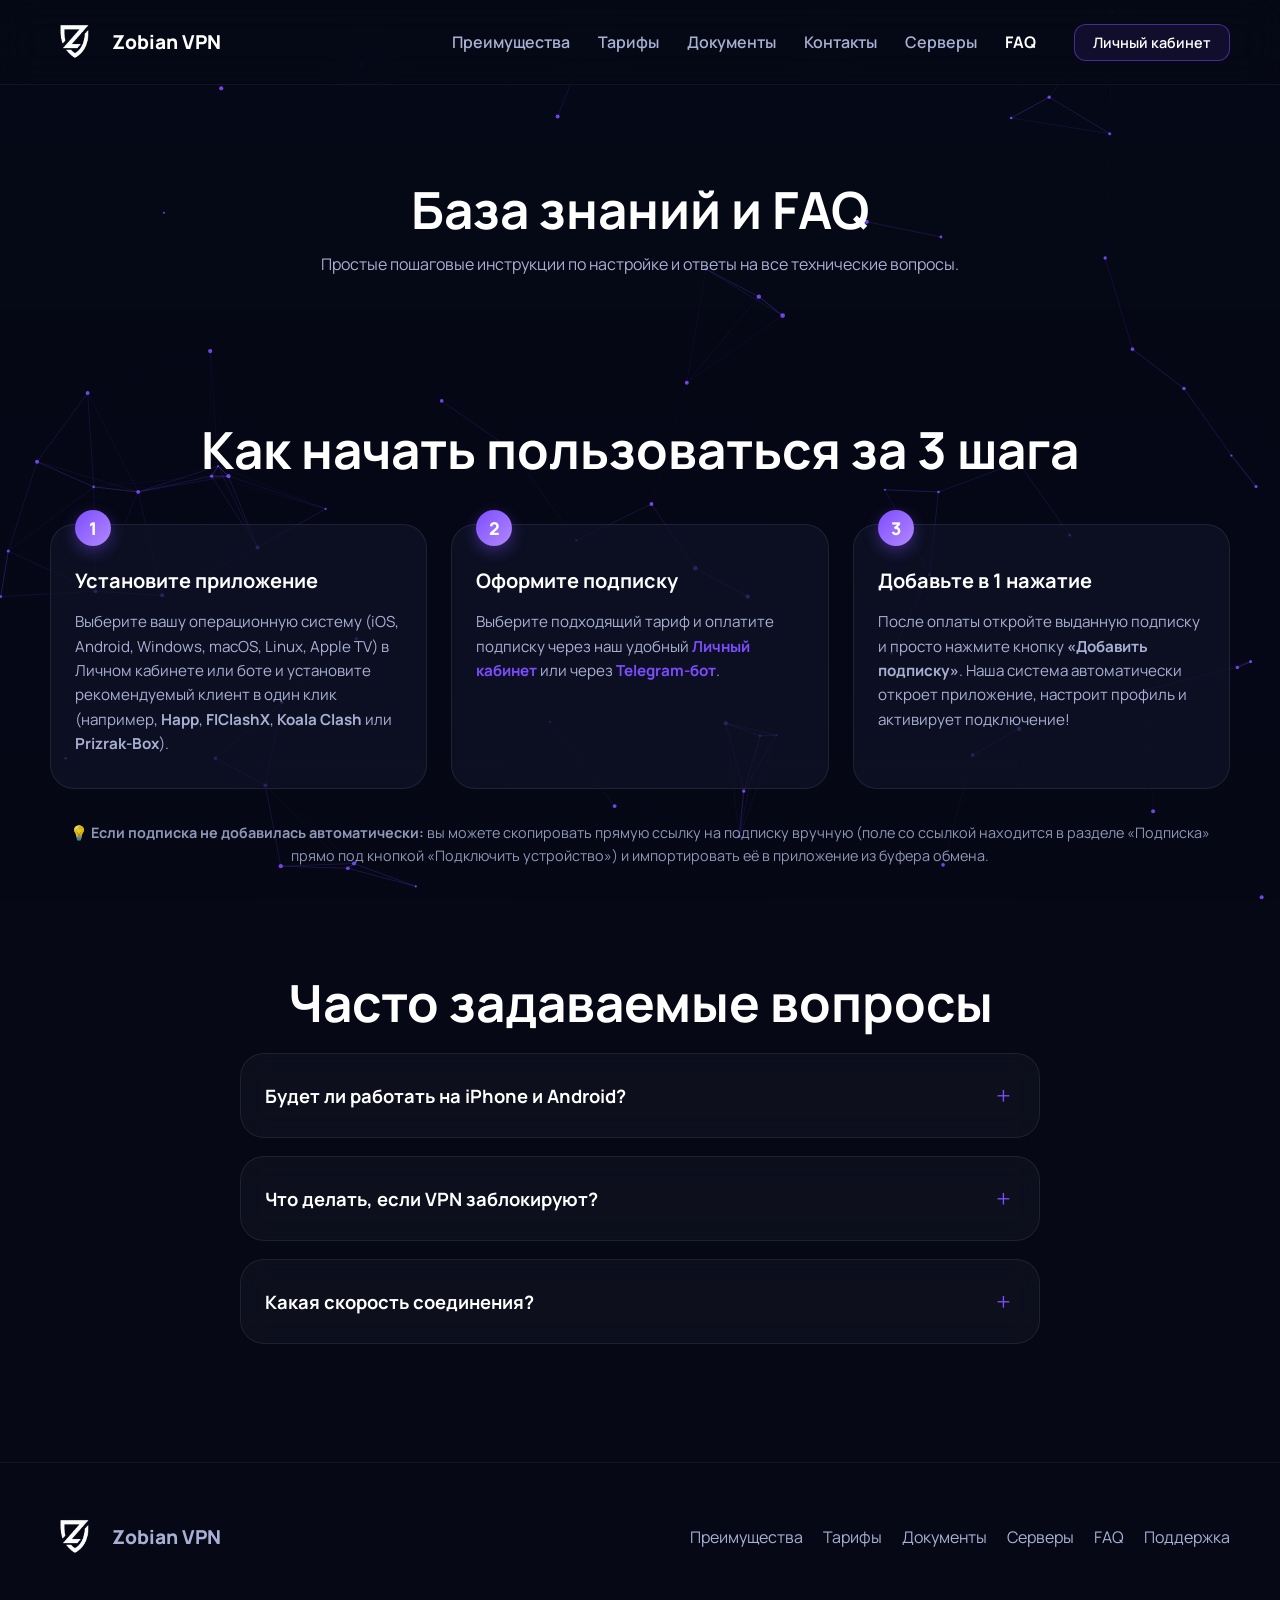
==== faq.html @ aa7ceff2 "Create faq.html" ====
<!DOCTYPE html>
<html lang="ru">
<head>
  <meta charset="UTF-8" />
  <meta name="viewport" content="width=device-width, initial-scale=1.0" />
  <title>FAQ и Инструкции — Zobian VPN</title>

  <link rel="icon" type="image/png" href="logo.png">

  <link rel="preconnect" href="https://fonts.googleapis.com">
  <link rel="preconnect" href="https://fonts.gstatic.com" crossorigin>
  <link href="https://fonts.googleapis.com/css2?family=Manrope:wght@400;500;700;800&display=swap" rel="stylesheet">
  <link rel="stylesheet" href="style.css">
  <style>
    .faq-hero {
      padding: 100px 0 40px;
      text-align: center;
    }
    
    /* Onboarding steps styles */
    .steps-section {
      padding: 40px 0;
    }
    .steps-grid {
      display: grid;
      grid-template-columns: repeat(auto-fit, minmax(300px, 1fr));
      gap: 24px;
      margin-top: 40px;
    }
    .step-card {
      background: var(--card);
      border: 1px solid var(--border);
      border-radius: 24px;
      padding: 32px 24px;
      position: relative;
      transition: transform 0.3s, border-color 0.3s;
    }
    .step-card:hover {
      transform: translateY(-5px);
      border-color: rgba(124, 77, 255, 0.3);
    }
    .step-num {
      position: absolute;
      top: -15px;
      left: 24px;
      background: linear-gradient(135deg, #7c4dff, #b388ff);
      color: #fff;
      font-weight: 800;
      font-size: 1.1rem;
      width: 36px;
      height: 36px;
      border-radius: 50%;
      display: flex;
      align-items: center;
      justify-content: center;
      box-shadow: 0 5px 15px rgba(124, 77, 255, 0.4);
    }
    .step-title {
      font-size: 1.25rem;
      font-weight: 700;
      color: #fff;
      margin-bottom: 16px;
      margin-top: 10px;
    }
    .step-text {
      color: var(--muted);
      font-size: 0.95rem;
      line-height: 1.6;
    }
    .platform-links {
      display: flex;
      flex-wrap: wrap;
      gap: 8px;
      margin-top: 16px;
    }
    .platform-btn {
      background: rgba(255, 255, 255, 0.03);
      border: 1px solid rgba(255, 255, 255, 0.08);
      color: #fff;
      padding: 6px 12px;
      border-radius: 10px;
      font-size: 0.8rem;
      font-weight: 600;
      text-decoration: none;
      transition: background 0.2s, border-color 0.2s;
    }
    .platform-btn:hover {
      background: rgba(124, 77, 255, 0.1);
      border-color: rgba(124, 77, 255, 0.4);
    }
    
    /* FAQ Sectionspecific styles */
    .faq-accordion-section {
      padding: 60px 0 100px;
    }
    .faq-container {
      max-width: 800px;
      margin: 0 auto;
    }
  </style>
</head>
<body>
  <canvas id="particles-canvas" aria-hidden="true"></canvas>
  <div class="noise"></div>
  <header>
    <div class="container nav">
      <div class="logo" onclick="window.location.href='index.html';" style="cursor:pointer;">
        <div class="logo-box">
          <img src="logo.png" alt="logo" style="width:100%;height:100%;object-fit:contain;" onerror="this.style.display='none'; this.parentNode.innerHTML='ZB';">
        </div>
        <span>Zobian VPN</span>
      </div>
      <div class="nav-links" id="navLinks">
        <a href="index.html#features">Преимущества</a>
        <a href="index.html#pricing">Тарифы</a>
        <a href="index.html#docs">Документы</a>
        <a href="index.html#contact">Контакты</a>
        <a href="servers.html">Серверы</a>
        <a href="faq.html" class="active">FAQ</a>
        <a href="https://miniapp.zobian.pro/" class="btn-cabinet">Личный кабинет</a>
      </div>
      <button class="burger" id="burgerBtn" onclick="document.getElementById('navLinks').classList.toggle('active'); this.classList.toggle('active');">
        <span></span>
        <span></span>
        <span></span>
      </button>
    </div>
  </header>

  <main>
    <section class="faq-hero">
      <div class="container">
        <h1 class="section-title">База знаний и FAQ</h1>
        <p class="section-subtitle">Простые пошаговые инструкции по настройке и ответы на все технические вопросы.</p>
      </div>
    </section>

    <!-- Installation & Getting Started Section -->
    <section class="steps-section">
      <div class="container">
        <h2 class="section-title">Как начать пользоваться за 3 шага</h2>
        <div class="steps-grid">
          <div class="step-card">
            <div class="step-num">1</div>
            <div class="step-title">Установите приложение</div>
            <div class="step-text">
              Выберите вашу операционную систему (iOS, Android, Windows, macOS, Linux, Apple TV) в Личном кабинете или боте и установите рекомендуемый клиент в один клик (например, <strong>Happ</strong>, <strong>FIClashX</strong>, <strong>Koala Clash</strong> или <strong>Prizrak-Box</strong>).
            </div>
          </div>
          
          <div class="step-card">
            <div class="step-num">2</div>
            <div class="step-title">Оформите подписку</div>
            <div class="step-text">
              Выберите подходящий тариф и оплатите подписку через наш удобный <a href="https://miniapp.zobian.pro/" style="color:var(--accent);text-decoration:none;font-weight:700;">Личный кабинет</a> или через <a href="https://t.me/Zobian_VPN_bot" style="color:var(--accent);text-decoration:none;font-weight:700;" target="_blank">Telegram-бот</a>.
            </div>
          </div>
          
          <div class="step-card">
            <div class="step-num">3</div>
            <div class="step-title">Добавьте в 1 нажатие</div>
            <div class="step-text">
              После оплаты откройте выданную подписку и просто нажмите кнопку <strong>«Добавить подписку»</strong>. Наша система автоматически откроет приложение, настроит профиль и активирует подключение!
            </div>
          </div>
        </div>
        <p style="text-align:center; color:var(--muted); font-size:0.9rem; margin-top:32px; opacity:0.85; line-height:1.6;">
          💡 <strong>Если подписка не добавилась автоматически:</strong> вы можете скопировать прямую ссылку на подписку вручную (поле со ссылкой находится в разделе «Подписка» прямо под кнопкой «Подключить устройство») и импортировать её в приложение из буфера обмена.
        </p>
      </div>
    </section>

    <!-- FAQ Accordion Section -->
    <section class="faq-accordion-section">
      <div class="container faq-container">
        <h2 class="section-title">Часто задаваемые вопросы</h2>
        
        <details class="accordion">
          <summary>Будет ли работать на iPhone и Android?</summary>
          <div class="accordion-content">
            <p>Да, абсолютно на всех устройствах! Наш VPN совместим с мобильными телефонами и планшетами на iOS (iPhone, iPad) и Android, домашними компьютерами и ноутбуками на Windows, macOS и Linux, а также со Smart TV и роутерами. Вы можете использовать одну подписку на нескольких устройствах одновременно.</p>
          </div>
        </details>

        <details class="accordion">
          <summary>Что делать, если VPN заблокируют?</summary>
          <div class="accordion-content">
            <p>Zobian VPN спроектирован так, чтобы противостоять любым блокировкам. Мы работаем на современном протоколе <strong>VLESS Reality</strong>, который маскирует VPN-трафик под посещение обычных крупных сайтов (таких как Apple, Yahoo или Microsoft). Провайдеры видят это как обычный безопасный серфинг и не могут его заблокировать. В случае возникновения любых точечных блокировок наша команда мгновенно и незаметно перенастроит серверы — вам ничего переустанавливать не придется.</p>
          </div>
        </details>

        <details class="accordion">
          <summary>Какая скорость соединения?</summary>
          <div class="accordion-content">
            <p>Мы не ограничиваем скорость пользователей. Все наши серверы подключены к скоростным сетевым каналам на скорости до <strong>10 Гбит/с</strong>. Реальная скорость зависит от возможностей вашего интернет-провайдера и удаленности от серверов, но в среднем показатели составляют от 150 до 600 Мбит/с. Этого более чем достаточно для мгновенной загрузки сайтов, онлайн-игр с низким пингом и плавного просмотра видео в 4K Ultra HD без единой задержки.</p>
          </div>
        </details>
      </div>
    </section>
  </main>

  <footer>
    <div class="container footer-grid">
      <div class="footer-brand">
        <div class="logo">
          <div class="logo-box">
            <img src="logo.png" alt="logo" style="width:100%;height:100%;object-fit:contain;" onerror="this.style.display='none'; this.parentNode.innerHTML='ZB';">
          </div>
          <span>Zobian VPN</span>
        </div>
      </div>
      <div class="footer-links">
        <a href="index.html#features">Преимущества</a>
        <a href="index.html#pricing">Тарифы</a>
        <a href="index.html#docs">Документы</a>
        <a href="servers.html">Серверы</a>
        <a href="faq.html">FAQ</a>
        <a href="https://t.me/maineex" target="_blank">Поддержка</a>
      </div>
    </div>
  </footer>

  <a href="https://miniapp.zobian.pro/subscription/purchase" class="floating-cta" id="floatingCTA">Оформить Zobian VPN</a>
  <script src="particles.js?v=1.1"></script>
</body>
</html>
---- style.css ----
:root {
  --bg: #060816;
  --card: rgba(16, 20, 40, .72);
  --accent: #7c4dff;
  --accent2: #b388ff;
  --text: #fff;
  --muted: #a8b0d3;
  --border: rgba(255, 255, 255, .08);
  --glow: 0 0 40px rgba(124, 77, 255, .45);
}

* {
  margin: 0;
  padding: 0;
  box-sizing: border-box;
  scroll-behavior: smooth;
}

#features,
#pricing,
#servers,
#docs,
#contact {
  scroll-margin-top: 100px; /* Offset scroll target position so headers are not covered by sticky menu */
}

body {
  font-family: 'Manrope', sans-serif;
  background: var(--bg);
  color: var(--text);
  overflow-x: hidden;
}

body::before {
  content: '';
  position: fixed;
  inset: 0;
  background: linear-gradient(rgba(6, 8, 22, .86), rgba(6, 8, 22, .92)),
    url('https://static.tildacdn.com/tild3466-6138-4539-a432-623631313037/80534_1.jpg') center/cover no-repeat;
  z-index: -2;
}

.noise {
  position: fixed;
  inset: 0;
  pointer-events: none;
  opacity: .03;
  background-image: url('data:image/svg+xml,%3Csvg viewBox='0 0 200 200' xmlns='http://www.w3.org/2000/svg'%3E%3Cfilter id='noise'%3E%3CfeTurbulence type='fractalNoise' baseFrequency='0.8' numOctaves='3' stitchTiles='stitch'/%3E%3C/filter%3E%3Crect width='100%25' height='100%25' filter='url(%23noise)'/%3E%3C/svg%3E');
  z-index: 999;
}

.container {
  width: min(1180px, calc(100% - 40px));
  margin: 0 auto;
}

header {
  position: sticky;
  top: 0;
  z-index: 100;
  backdrop-filter: blur(20px);
  background: rgba(6, 8, 22, .45);
  border-bottom: 1px solid rgba(255, 255, 255, .05);
}

.nav {
  display: flex;
  justify-content: space-between;
  align-items: center;
  padding: 18px 0;
}

.logo {
  display: flex;
  align-items: center;
  gap: 14px;
  font-size: 1.2rem;
  font-weight: 800;
}

.logo-box {
  width: 48px;
  height: 48px;
  display: flex;
  align-items: center;
  justify-content: center;
  overflow: hidden;
}

.nav-links {
  display: flex;
  gap: 28px;
  align-items: center;
}

.nav-links a {
  color: var(--muted);
  text-decoration: none;
  font-weight: 600;
  transition: .25s;
}

.nav-links a:hover {
  color: #fff;
}

.nav-links a.active {
  color: #fff !important;
  font-weight: 700 !important;
}

.burger {
  display: none;
  font-size: 1.8rem;
  cursor: pointer;
}

.btn {
  display: inline-flex;
  align-items: center;
  justify-content: center;
  padding: 14px 26px;
  border-radius: 16px;
  font-weight: 700;
  text-decoration: none;
  transition: .3s;
}

.btn-primary {
  background: linear-gradient(135deg, var(--accent), var(--accent2));
  color: #fff;
  box-shadow: var(--glow);
}

.btn-primary:hover {
  transform: translateY(-3px) scale(1.03);
}

.hero {
  padding: 120px 0 100px;
}

.hero-grid {
  display: grid;
  grid-template-columns: 1.2fr 1fr;
  gap: 60px;
  align-items: center;
}

.badge {
  display: inline-flex;
  padding: 10px 18px;
  border-radius: 999px;
  background: rgba(255, 255, 255, .05);
  border: 1px solid rgba(255, 255, 255, .08);
  margin-bottom: 24px;
  color: var(--muted);
  animation: fadeUp .8s ease forwards;
}

h1 {
  font-size: clamp(3rem, 6vw, 6rem);
  line-height: .95;
  margin-bottom: 26px;
  animation: fadeUp .9s ease forwards;
}

.gradient {
  background: linear-gradient(135deg, #fff, #b388ff, #a56eff);
  -webkit-background-clip: text;
  -webkit-text-fill-color: transparent;
}

.hero p {
  font-size: 1.15rem;
  line-height: 1.8;
  color: var(--muted);
  margin-bottom: 34px;
  max-width: 640px;
  animation: fadeUp 1s ease forwards;
}

.hero-actions {
  display: flex;
  gap: 16px;
  flex-wrap: wrap;
  animation: fadeUp 1.1s ease forwards;
}

.glass-card {
  background: var(--card);
  border: 1px solid var(--border);
  border-radius: 30px;
  padding: 34px;
  backdrop-filter: blur(20px);
  box-shadow: 0 20px 80px rgba(0, 0, 0, .45);
  animation: pulseGlow 6s ease-in-out infinite;
}

.stats {
  display: grid;
  grid-template-columns: repeat(2, 1fr);
  gap: 16px;
  margin-top: 24px;
}

.stat {
  padding: 20px;
  border-radius: 20px;
  background: rgba(255, 255, 255, .03);
  border: 1px solid rgba(255, 255, 255, .05);
}

.section {
  padding: 100px 0;
}

.section-title {
  font-size: clamp(2rem, 4vw, 3.4rem);
  text-align: center;
  margin-bottom: 16px;
}

.section-subtitle {
  text-align: center;
  max-width: 760px;
  margin: 0 auto 56px;
  line-height: 1.8;
  color: var(--muted);
}

.features-grid,
.pricing-grid {
  display: grid;
  grid-template-columns: repeat(auto-fit, minmax(240px, 1fr));
  gap: 22px;
}

.feature-card,
.price-card,
.support-card {
  background: rgba(255, 255, 255, .03);
  border: 1px solid rgba(255, 255, 255, .07);
  border-radius: 28px;
  padding: 30px;
  backdrop-filter: blur(16px);
  transition: .35s;
}

.feature-card:hover,
.support-card:hover {
  transform: translateY(-8px);
  box-shadow: var(--glow);
}

.feature-icon {
  width: 60px;
  height: 60px;
  border-radius: 18px;
  display: flex;
  align-items: center;
  justify-content: center;
  font-size: 1.5rem;
  background: transparent;
  margin-bottom: 20px;
}

.price-card {
  position: relative;
  overflow: hidden;
  text-decoration: none;
  color: inherit;
  display: flex;
  flex-direction: column;
  justify-content: space-between;
}

.price-card:hover {
  transform: translateY(-12px) scale(1.02);
  box-shadow: var(--glow);
}

.price-card .btn-select {
  margin-top: 20px;
  padding: 12px 0;
  border-radius: 14px;
  border: 1px solid rgba(255, 255, 255, 0.08);
  background: rgba(255, 255, 255, 0.02);
  color: var(--muted);
  text-align: center;
  font-weight: 700;
  transition: 0.3s;
}

.price-card:hover .btn-select {
  border-color: var(--accent);
  background: rgba(124, 77, 255, 0.1);
  color: #fff;
}

.price-card.popular .btn-select {
  border-color: rgba(124, 77, 255, 0.4);
  background: rgba(124, 77, 255, 0.15);
  color: #fff;
}

.price-card.popular:hover .btn-select {
  background: var(--accent);
  box-shadow: 0 0 15px rgba(124, 77, 255, 0.4);
}

.popular {
  border: 1px solid rgba(124, 77, 255, .5);
  background: linear-gradient(180deg, rgba(124, 77, 255, .18), rgba(255, 255, 255, .03));
}

.popular::before {
  content: '';
  position: absolute;
  inset: -40%;
  background: radial-gradient(circle, rgba(124, 77, 255, .18), transparent 60%);
  animation: spin 10s linear infinite;
}

.popular-badge {
  position: absolute;
  top: 18px;
  right: 18px;
  padding: 8px 14px;
  border-radius: 999px;
  background: linear-gradient(135deg, var(--accent), var(--accent2));
  font-size: .8rem;
  font-weight: 700;
}

.price {
  font-size: 3rem;
  font-weight: 800;
  margin: 16px 0 22px;
}

.price-card ul {
  list-style: none;
  margin-bottom: 26px
}

.price-card li {
  padding: 10px 0;
  color: var(--muted);
  border-bottom: 1px solid rgba(255, 255, 255, .05);
}

.cta-box {
  padding: 70px 40px;
  text-align: center;
  border-radius: 28px;
  background: rgba(255, 255, 255, .03);
  backdrop-filter: blur(16px);
  border: 1px solid rgba(255, 255, 255, .07);
}

.accordion {
  background: rgba(255, 255, 255, .03);
  border: 1px solid rgba(255, 255, 255, .08);
  border-radius: 24px;
  padding: 24px;
  margin-bottom: 18px;
  backdrop-filter: blur(14px);
}

.accordion summary {
  cursor: pointer;
  font-size: 1.15rem;
  font-weight: 700;
}

.accordion-content {
  margin-top: 20px;
  line-height: 1.8;
  color: var(--muted);
}

.support-grid {
  display: grid;
  grid-template-columns: repeat(auto-fit, minmax(260px, 1fr));
  gap: 22px;
}

.support-card {
  text-decoration: none;
  text-align: center;
}

footer {
  padding: 50px 0;
  border-top: 1px solid rgba(255, 255, 255, .06);
  color: var(--muted);
}

.footer-grid {
  display: flex;
  justify-content: space-between;
  align-items: center;
  gap: 30px;
  flex-wrap: wrap;
}

.footer-links {
  display: flex;
  gap: 20px;
  flex-wrap: wrap;
}

.footer-links a {
  color: var(--muted);
  text-decoration: none
}

.footer-links a:hover {
  color: #fff
}

@keyframes fadeUp {
  from {
    opacity: 0;
    transform: translateY(30px)
  }
  to {
    opacity: 1;
    transform: translateY(0)
  }
}

@keyframes pulseGlow {

  0%,
  100% {
    box-shadow: 0 20px 80px rgba(0, 0, 0, .45), 0 0 40px rgba(124, 77, 255, .2)
  }

  50% {
    box-shadow: 0 20px 100px rgba(0, 0, 0, .45), 0 0 60px rgba(124, 77, 255, .35)
  }
}

@keyframes spin {
  from {
    transform: rotate(0)
  }
  to {
    transform: rotate(360deg)
  }
}

/* TRUST BLOCK */

.trust-grid {
  display: grid;
  grid-template-columns: repeat(auto-fit, minmax(220px, 1fr));
  gap: 24px;
  margin: 42px auto 42px;
  max-width: 900px;
}

.trust-card {
  position: relative;
  overflow: hidden;
  padding: 30px 24px;
  border-radius: 30px;
  background: linear-gradient(180deg,
      rgba(255, 255, 255, .08),
      rgba(255, 255, 255, .03));
  border: 1px solid rgba(255, 255, 255, .08);
  backdrop-filter: blur(18px);
  transition: .45s cubic-bezier(.2, .8, .2, 1);
  isolation: isolate;
}

.trust-card::before {
  content: '';
  position: absolute;
  inset: -1px;
  border-radius: 30px;
  padding: 1px;
  background: linear-gradient(135deg,
      rgba(124, 77, 255, .8),
      rgba(124, 77, 255, .55),
      transparent 65%);
  -webkit-mask: linear-gradient(#000 0 0) content-box,
    linear-gradient(#000 0 0);
  -webkit-mask-composite: xor;
  mask-composite: exclude;
  opacity: .8;
}

.trust-card::after {
  content: '';
  position: absolute;
  width: 240px;
  height: 240px;
  background: radial-gradient(circle,
      rgba(124, 77, 255, .22),
      transparent 70%);
  top: -100px;
  right: -100px;
  z-index: -1;
  transition: .5s;
}

.trust-card:hover {
  transform: translateY(-12px) scale(1.035);
  box-shadow: 0 10px 50px rgba(124, 77, 255, .28),
    0 0 120px rgba(124, 77, 255, .14);
  border-color: rgba(255, 255, 255, .16);
}

.trust-card:hover::after {
  transform: scale(1.25);
  opacity: 1;
}

.trust-icon {
  width: 78px;
  height: 78px;
  margin-bottom: 22px;
  border-radius: 24px;
  display: flex;
  align-items: center;
  justify-content: center;
  font-size: 2.1rem;
  background: linear-gradient(135deg,
      rgba(124, 77, 255, .38),
      rgba(124, 77, 255, .22));
  box-shadow: 0 0 35px rgba(124, 77, 255, .28),
    inset 0 0 24px rgba(255, 255, 255, .08);
}

.trust-title {
  font-size: 1.08rem;
  font-weight: 800;
  margin-bottom: 10px;
}

.trust-text {
  color: var(--muted);
  line-height: 1.7;
  font-size: .95rem;
}

.telegram-btn {
  position: relative;
  overflow: hidden;
  padding: 18px 40px;
  font-size: 1.08rem;
  border-radius: 22px;
  background: linear-gradient(135deg,
      #7c4dff,
      #b388ff);
  box-shadow: 0 0 35px rgba(124, 77, 255, .38),
    0 0 100px rgba(124, 77, 255, .18);
  transition: .4s;
}

.telegram-btn:hover {
  transform: translateY(-5px) scale(1.04);
  box-shadow: 0 0 55px rgba(124, 77, 255, .55),
    0 0 140px rgba(124, 77, 255, .28);
}

.telegram-btn::before {
  content: '';
  position: absolute;
  top: 0;
  left: -130%;
  width: 100%;
  height: 100%;
  background: linear-gradient(90deg,
      transparent,
      rgba(255, 255, 255, .28),
      transparent);
  transition: .8s;
}

.telegram-btn:hover::before {
  left: 130%;
}

@media(max-width:900px) {
  .hero {
    padding: 50px 0 40px
  }
  .hero-grid {
    grid-template-columns: 1fr
  }
  .pricing-grid {
    grid-template-columns: repeat(2, 1fr);
    gap: 12px
  }
  .price-card {
    padding: 18px;
    text-align: center
  }

  .price {
    font-size: 2rem;
    margin: 12px 0 0
  }
  .popular-badge {
    position: static;
    display: block;
    text-align: center;
    margin: 8px 0 0;
    font-size: .75rem
  }
  .popular::before {
    display: none
  }
  .popular {
    border: none;
    box-shadow: 0 0 20px rgba(124, 77, 255, .15)
  }
  .nav-links {
    position: absolute;
    top: 80px;
    right: 20px;
    background: rgba(10, 12, 28, .95);
    border: 1px solid rgba(255, 255, 255, .08);
    border-radius: 20px;
    padding: 20px;
    flex-direction: column;
    display: none;
  }
  .nav-links.active {
    display: flex
  }
  .burger {
    display: block
  }
}

@keyframes pulseInfinity {

  0%,
  100% {
    transform: scale(1);
    filter: drop-shadow(0 0 0 rgba(124, 77, 255, .2));
  }

  50% {
    transform: scale(1.08);
    filter: drop-shadow(0 0 18px rgba(124, 77, 255, .55));
  }
}

.infinity-stat {
  position: relative;
  overflow: hidden;
}

.infinity-stat h3 {
  position: relative;
  z-index: 2;
  font-size: 3rem;
}

.infinity-bg {
  position: absolute;
  top: -22px;
  right: -8px;
  font-size: 7rem;
  font-weight: 800;
  line-height: 1;
  background: linear-gradient(135deg, #b388ff, #a56eff);
  -webkit-background-clip: text;
  -webkit-text-fill-color: transparent;
  opacity: .16;
  pointer-events: none;
  animation: infinityFloat 1.8s ease-in-out infinite;
}

@keyframes infinityFloat {

  0%,
  100% {
    transform: translateY(0px) scale(1);
    opacity: .14;
  }

  50% {
    transform: translateY(-6px) scale(1.06);
    opacity: .24;
  }
}

.stat.mini {
  display: flex;
  align-items: center;
  gap: 12px;
  padding: 16px;
  border-radius: 16px;
  background: rgba(255, 255, 255, .03);
  border: 1px solid rgba(255, 255, 255, .06);
  transition: .3s;
}

.stat.mini:hover {
  transform: translateY(-4px);
  border-color: rgba(255, 255, 255, .14);
}

.stat .icon {
  font-size: 1.3rem;
  opacity: .9;
  filter: grayscale(1) brightness(2);
}

.stat .value {
  font-size: 1.1rem;
  font-weight: 700;
  color: #fff;
}

.stat .label {
  font-size: .85rem;
  color: var(--muted);
}

.icon {
  display: inline-block;
  animation: rotateSoft 4s ease-in-out infinite;
  transform-origin: center;
}

@keyframes rotateSoft {
  0% {
    transform: rotate(-10deg);
  }
  50% {
    transform: rotate(10deg);
  }
  100% {
    transform: rotate(-10deg);
  }
}

.stat.mini:hover .icon {
  animation-duration: 1.5s;
}

.trust-card {
  display: flex;
  flex-direction: column;
  align-items: center;
  text-align: center;
}

.trust-icon {
  margin: 0 auto 22px;
}

/* CABINET BUTTON */
.btn-cabinet {
  border: 1px solid rgba(124, 77, 255, 0.5);
  background: rgba(124, 77, 255, 0.1);
  color: #fff !important;
  padding: 8px 18px !important;
  border-radius: 12px !important;
  font-size: 0.9rem;
  margin-left: 10px;
  text-decoration: none;
  font-weight: 700;
  transition: .3s;
  display: inline-flex;
  align-items: center;
  justify-content: center;
}
.btn-cabinet:hover {
  background: var(--accent) !important;
  box-shadow: 0 0 15px rgba(124, 77, 255, 0.4);
  transform: translateY(-1px);
}
@media (max-width: 900px) {
  .btn-cabinet {
    margin-left: 0;
    margin-top: 10px;
    width: 100%;
    text-align: center;
  }
}

/* PARTICLES CANVAS */
#particles-canvas {
  position: fixed;
  top: 0;
  left: 0;
  width: 100%;
  height: 100%;
  z-index: -1;
  pointer-events: none;
  display: block;
}

/* CTA ACTIONS BLOCK */
.cta-buttons {
  display: flex;
  gap: 16px;
  justify-content: center;
  flex-wrap: wrap;
  margin-top: 20px;
}

.cta-cabinet-btn {
  position: relative;
  overflow: hidden;
  padding: 18px 40px;
  font-size: 1.08rem;
  border-radius: 22px;
  border: 1px solid rgba(124, 77, 255, 0.4);
  background: rgba(124, 77, 255, 0.05);
  color: #fff;
  box-shadow: 0 0 25px rgba(124, 77, 255, 0.15);
  transition: .4s;
  display: inline-flex;
  align-items: center;
  justify-content: center;
  text-decoration: none;
  font-weight: 700;
}

.cta-cabinet-btn:hover {
  transform: translateY(-5px) scale(1.04);
  background: rgba(124, 77, 255, 0.15);
  border-color: rgba(124, 77, 255, 0.8);
  box-shadow: 0 0 45px rgba(124, 77, 255, 0.35);
}

.cta-cabinet-btn::before {
  content: '';
  position: absolute;
  top: 0;
  left: -130%;
  width: 100%;
  height: 100%;
  background: linear-gradient(90deg,
      transparent,
      rgba(255, 255, 255, 0.2),
      transparent);
  transition: .8s;
}

.cta-cabinet-btn:hover::before {
  left: 130%;
}

@media (max-width: 900px) {
  .cta-buttons {
    flex-direction: column;
    align-items: center;
    width: 100%;
    max-width: 380px;
    margin: 20px auto 0;
  }
  .telegram-btn,
  .cta-cabinet-btn {
    width: 100% !important;
    text-align: center;
    box-sizing: border-box;
    justify-content: center;
    display: inline-flex;
  }
}

/* ==========================================
   MOBILE & UI UX IMPROVEMENTS (STICKY, BURGER, ACCORDION, FLOATING CTA)
   ========================================== */

/* 1. Glassmorphic header sticky updates */
header {
  position: sticky;
  top: 0;
  z-index: 10000;
  backdrop-filter: blur(20px);
  -webkit-backdrop-filter: blur(20px);
  background: rgba(6, 8, 22, 0.75);
  border-bottom: 1px solid rgba(255, 255, 255, 0.05);
  transition: background 0.3s, border-color 0.3s;
}

/* 2. Burger Button custom animated element styling */
.burger {
  display: none;
  background: none;
  border: none;
  cursor: pointer;
  z-index: 101;
  width: 24px;
  height: 24px;
  position: relative;
  outline: none;
}

.burger span {
  display: block;
  position: absolute;
  height: 2px;
  width: 100%;
  background: #fff;
  border-radius: 2px;
  opacity: 1;
  left: 0;
  transform: rotate(0deg);
  transition: .25s ease-in-out;
}

.burger span:nth-child(1) {
  top: 4px;
}

.burger span:nth-child(2) {
  top: 11px;
}

.burger span:nth-child(3) {
  top: 18px;
}

/* Active states (transforms to X) */
.burger.active span:nth-child(1) {
  top: 11px;
  transform: rotate(45deg);
}

.burger.active span:nth-child(2) {
  opacity: 0;
  left: -60px;
}

.burger.active span:nth-child(3) {
  top: 11px;
  transform: rotate(-45deg);
}

@media (max-width: 900px) {
  .burger {
    display: block;
  }
}

/* 3. Drop-down Menu animation updates on mobile */
@media (max-width: 900px) {
  .nav {
    position: relative;
  }
  .nav-links {
    position: absolute !important;
    top: 100%; /* aligns exactly below the header container */
    left: 0 !important;
    right: 0 !important;
    width: auto !important;
    height: 0;
    max-height: 0;
    background: #060816 !important; /* solid background to prevent page text overlay */
    border-bottom: 1px solid transparent;
    border-top: 1px solid transparent;
    border-radius: 0 0 20px 20px !important; /* rounded bottom corners for premium floating feel */
    padding: 0 20px;
    flex-direction: column;
    display: flex !important;
    overflow: hidden;
    transition: all 0.4s cubic-bezier(0.16, 1, 0.3, 1), visibility 0.4s;
    opacity: 0;
    pointer-events: none;
    z-index: 99;
    box-shadow: 0 20px 40px rgba(0, 0, 0, 0.6);
    visibility: hidden;
  }

  .nav-links.active {
    height: auto;
    max-height: 100vh;
    padding: 30px 20px 40px !important; /* added bottom padding to prevent button cutoff */
    opacity: 1;
    pointer-events: auto;
    border-bottom: 1px solid rgba(255, 255, 255, 0.08);
    border-top: 1px solid rgba(255, 255, 255, 0.03);
    visibility: visible;
  }

  .nav-links a:not(.btn-cabinet) {
    font-size: 1.15rem;
    font-weight: 600;
    width: 100%;
    text-align: center;
    padding: 16px 0;
    border-bottom: 1px solid rgba(255, 255, 255, 0.04);
    color: var(--muted);
    text-decoration: none;
    transition: background 0.2s, color 0.2s;
  }

  .nav-links a:not(.btn-cabinet):hover {
    color: #fff;
    background: rgba(255, 255, 255, 0.02);
  }

  .nav-links a:not(.btn-cabinet):last-of-type {
    border-bottom: none;
  }

  .nav-links a.btn-cabinet {
    display: flex !important; /* flex layout to prevent browser rendering cutoff */
    align-items: center;
    justify-content: center;
    width: 100%;
    margin-top: 20px;
    margin-bottom: 10px;
    margin-left: 0;
    box-sizing: border-box;
    border: 1px solid rgba(124, 77, 255, 0.5) !important;
    border-radius: 12px !important;
    padding: 14px 18px !important;
    font-size: 1.05rem;
  }
}

/* 4. Section padding optimization on mobile */
@media (max-width: 900px) {
  .section {
    padding: 55px 0 !important;
  }
}

/* 5. Smooth FAQ accordions updates */
.accordion summary::-webkit-details-marker {
  display: none;
}

.accordion summary {
  list-style: none;
  display: flex;
  justify-content: space-between;
  align-items: center;
  outline: none;
  padding-right: 4px;
}

.accordion summary::after {
  content: '+';
  font-size: 1.6rem;
  font-weight: 300;
  color: var(--accent);
  transition: transform 0.3s cubic-bezier(0.4, 0, 0.2, 1);
}

.accordion[open] summary::after {
  transform: rotate(45deg);
}

.accordion-content {
  margin-top: 16px;
  line-height: 1.8;
  color: var(--muted);
  animation: smoothSlideDown 0.3s cubic-bezier(0.16, 1, 0.3, 1);
  transform-origin: top;
}

@keyframes smoothSlideDown {
  from {
    opacity: 0;
    transform: translateY(-10px) scaleY(0.95);
  }
  to {
    opacity: 1;
    transform: translateY(0) scaleY(1);
  }
}

/* 6. Floating conversion CTA button on mobile */
.floating-cta {
  position: fixed;
  bottom: 20px;
  left: 50%;
  transform: translateX(-50%) translateY(100px);
  z-index: 999;
  width: calc(100% - 32px);
  max-width: 360px;
  padding: 16px 20px;
  border-radius: 18px;
  background: linear-gradient(135deg, #7c4dff, #b388ff);
  color: #fff;
  font-weight: 700;
  font-size: 1.05rem;
  text-align: center;
  text-decoration: none;
  box-shadow: 0 8px 30px rgba(124, 77, 255, 0.45);
  transition: transform 0.4s cubic-bezier(0.16, 1, 0.3, 1), opacity 0.3s;
  opacity: 0;
  pointer-events: none;
  display: none;
}

.floating-cta.visible {
  transform: translateX(-50%) translateY(0);
  opacity: 1;
  pointer-events: auto;
}

@media (max-width: 900px) {
  .floating-cta {
    display: block; /* Show only on mobile screens */
  }
}

/* 7. Servers block styling */
.servers-grid {
  display: grid;
  grid-template-columns: repeat(auto-fit, minmax(280px, 1fr));
  gap: 24px;
  margin-top: 40px;
}

.server-card {
  background: var(--card);
  border: 1px solid var(--border);
  border-radius: 24px;
  padding: 24px;
  position: relative;
  overflow: hidden;
  transition: transform 0.3s, border-color 0.3s, box-shadow 0.3s;
}

.server-card:hover {
  transform: translateY(-8px);
  border-color: rgba(124, 77, 255, 0.4);
  box-shadow: 0 10px 40px rgba(124, 77, 255, 0.15);
}

.server-header {
  display: flex;
  align-items: center;
  gap: 12px;
  margin-bottom: 20px;
  border-bottom: 1px solid rgba(255, 255, 255, 0.05);
  padding-bottom: 12px;
}

.server-flag {
  font-size: 2rem;
  line-height: 1;
}

.server-name {
  font-size: 1.3rem;
  font-weight: 700;
  color: #fff;
}

.server-info {
  display: flex;
  flex-direction: column;
  gap: 10px;
  margin-bottom: 16px;
}

.info-row {
  display: flex;
  justify-content: space-between;
  font-size: 0.95rem;
}

.info-label {
  color: var(--muted);
}

.info-value {
  color: #fff;
  font-weight: 600;
}

.info-value.ping-low {
  color: #00ff88;
}

.server-load-bar {
  height: 6px;
  background: rgba(255, 255, 255, 0.05);
  border-radius: 3px;
  overflow: hidden;
  margin-bottom: 16px;
}

.load-fill {
  height: 100%;
  border-radius: 3px;
  background: linear-gradient(90deg, #7c4dff, #b388ff);
  transition: width 1s ease-in-out;
}

.server-status {
  display: flex;
  align-items: center;
  gap: 8px;
  font-size: 0.85rem;
  color: var(--muted);
}

.status-dot {
  width: 8px;
  height: 8px;
  border-radius: 50%;
  background: #00ff88;
  box-shadow: 0 0 10px #00ff88;
  position: relative;
}

.status-dot::after {
  content: '';
  position: absolute;
  top: 0;
  left: 0;
  width: 100%;
  height: 100%;
  border-radius: 50%;
  background: #00ff88;
  animation: pulseDot 2s infinite;
}

@keyframes pulseDot {
  0% {
    transform: scale(1);
    opacity: 0.8;
  }
  100% {
    transform: scale(2.5);
    opacity: 0;
  }
}
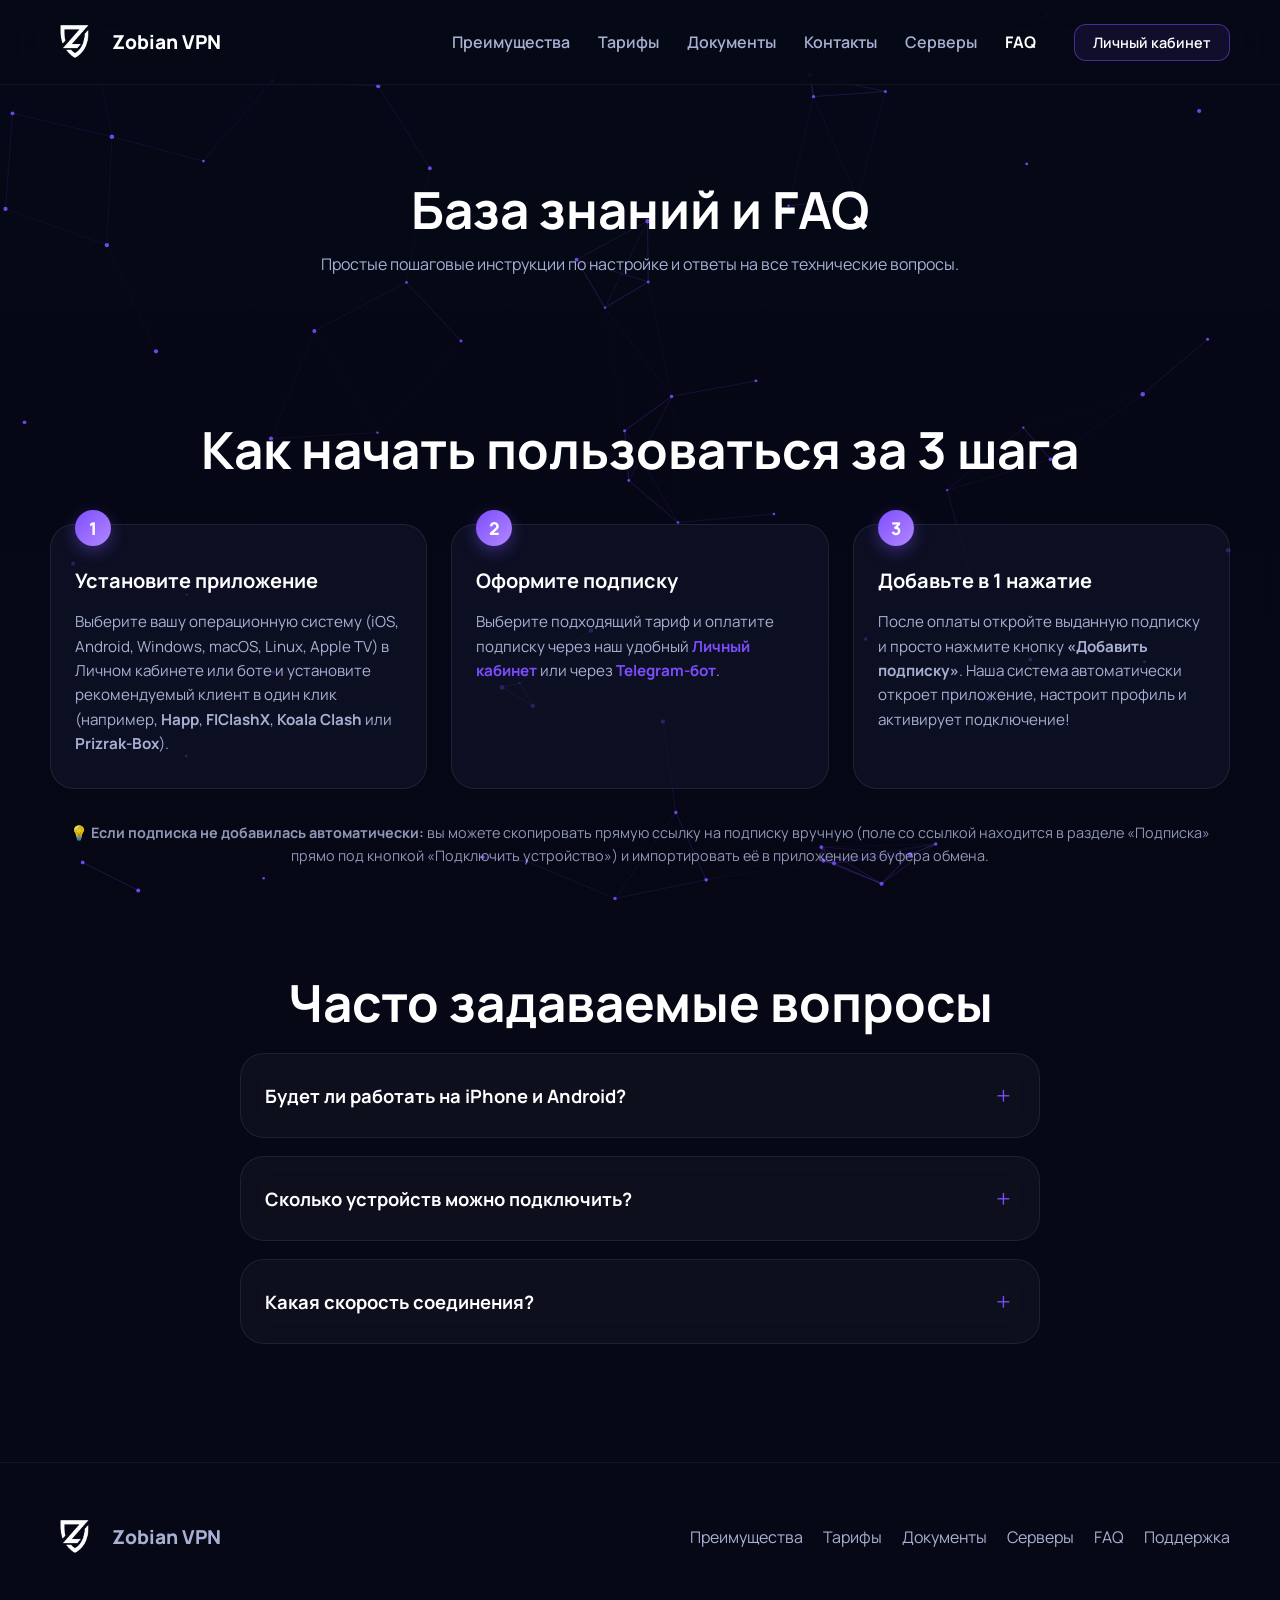
==== commit 4a552b1b: "Update faq.html" ====
--- a/faq.html
+++ b/faq.html
@@ -183,9 +183,9 @@
         </details>
 
         <details class="accordion">
-          <summary>Что делать, если VPN заблокируют?</summary>
+          <summary>Сколько устройств можно подключить?</summary>
           <div class="accordion-content">
-            <p>Zobian VPN спроектирован так, чтобы противостоять любым блокировкам. Мы работаем на современном протоколе <strong>VLESS Reality</strong>, который маскирует VPN-трафик под посещение обычных крупных сайтов (таких как Apple, Yahoo или Microsoft). Провайдеры видят это как обычный безопасный серфинг и не могут его заблокировать. В случае возникновения любых точечных блокировок наша команда мгновенно и незаметно перенастроит серверы — вам ничего переустанавливать не придется.</p>
+            <p>В рамках одной активной подписки вы можете одновременно подключить до <strong>10 устройств</strong> (например, ваши смартфоны, планшеты, компьютеры, ноутбуки и Smart TV). Это позволяет использовать абсолютно все девайсы вашей семьи или команды.</p>
           </div>
         </details>
 
